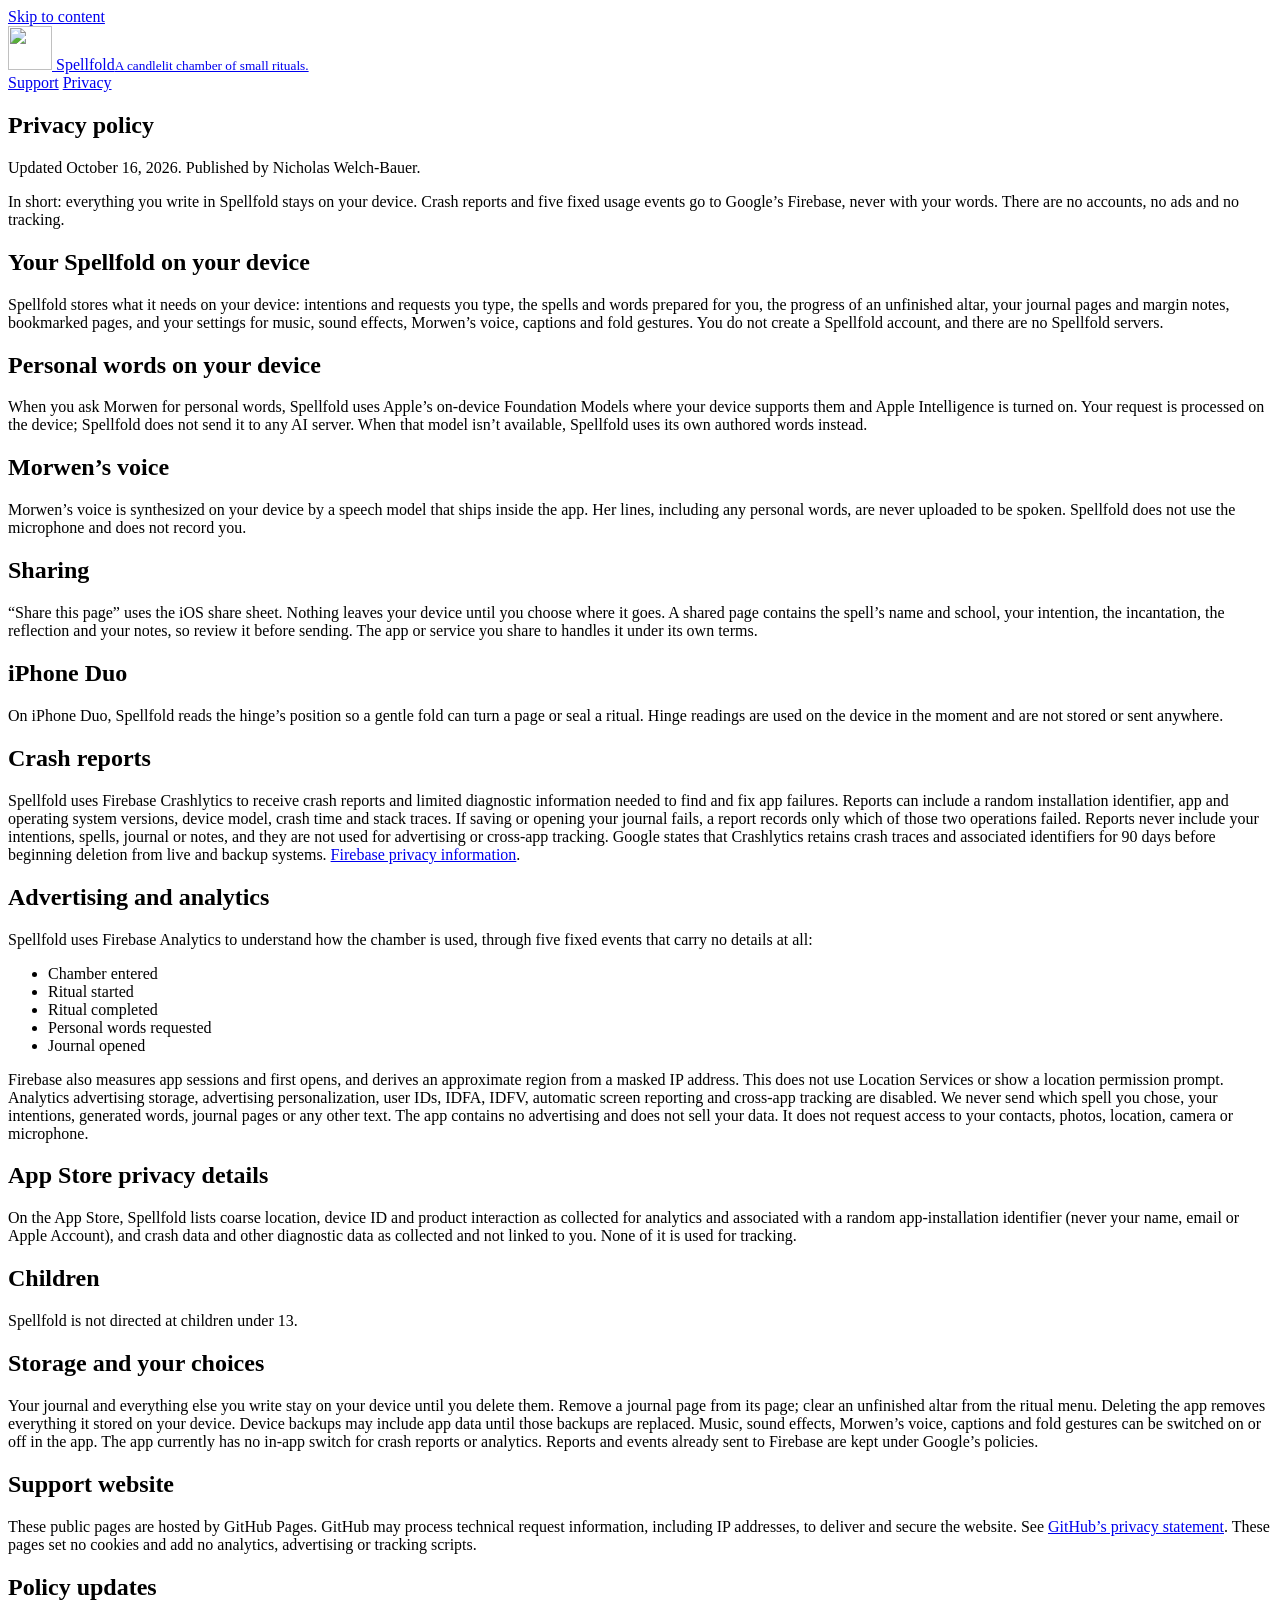
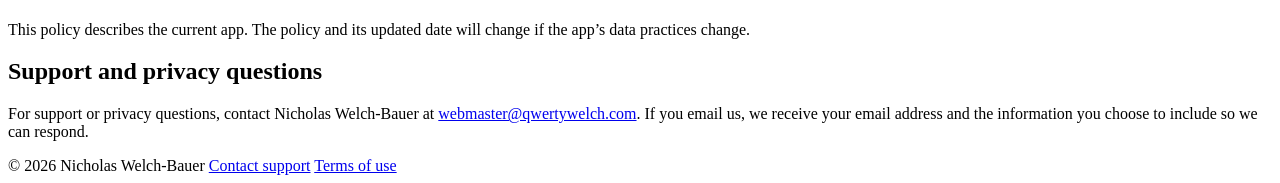
==== privacy/index.html @ a4fd62f9 "Spellfold support and privacy pages" ====
<!DOCTYPE html>
<html lang="en">
<head>
  <meta charset="utf-8">
  <meta name="viewport" content="width=device-width, initial-scale=1">
  <meta name="color-scheme" content="light dark">
  <title>Privacy policy · Spellfold</title>
  <meta name="description" content="How Spellfold handles your data. Your intentions, spells and journal stay on your device; crash reports and five fixed usage events go to Firebase. No accounts, no ads, no tracking.">
  <link rel="canonical" href="https://nw-b.github.io/spellfold-support/privacy/">
  <link rel="stylesheet" href="/spellfold-support/style.css">
  <link rel="icon" type="image/png" href="/spellfold-support/icon.png">
  <link rel="apple-touch-icon" href="/spellfold-support/icon.png">
</head>
<body>
  <a class="skip" href="#content">Skip to content</a>
  <header>
    <a class="brand" href="/spellfold-support/">
      <img src="/spellfold-support/icon.png" width="44" height="44" alt="">
      <span>Spellfold<small>A candlelit chamber of small rituals.</small></span>
    </a>
    <nav aria-label="Main navigation">
      <a href="/spellfold-support/">Support</a>
      <a href="/spellfold-support/privacy/" aria-current="page">Privacy</a>
    </nav>
  </header>

  <main id="content">
    <article class="policy">
      <h1>Privacy policy</h1>
      <p class="updated">Updated October 16, 2026. Published by <span class="nowrap">Nicholas Welch-Bauer</span>.</p>
      <p class="lead">In short: everything you write in Spellfold stays on your device. Crash reports and five fixed usage events go to Google’s Firebase, never with your words. There are no accounts, no ads and no tracking.</p>

      <h2>Your Spellfold on your device</h2>
      <p>Spellfold stores what it needs on your device: intentions and requests you type, the spells and words prepared for you, the progress of an unfinished altar, your journal pages and margin notes, bookmarked pages, and your settings for music, sound effects, Morwen’s voice, captions and fold gestures. You do not create a Spellfold account, and there are no Spellfold servers.</p>

      <h2>Personal words on your device</h2>
      <p>When you ask Morwen for personal words, Spellfold uses Apple’s on-device Foundation Models where your device supports them and Apple Intelligence is turned on. Your request is processed on the device; Spellfold does not send it to any AI server. When that model isn’t available, Spellfold uses its own authored words instead.</p>

      <h2>Morwen’s voice</h2>
      <p>Morwen’s voice is synthesized on your device by a speech model that ships inside the app. Her lines, including any personal words, are never uploaded to be spoken. Spellfold does not use the microphone and does not record you.</p>

      <h2>Sharing</h2>
      <p>“Share this page” uses the iOS share sheet. Nothing leaves your device until you choose where it goes. A shared page contains the spell’s name and school, your intention, the incantation, the reflection and your notes, so review it before sending. The app or service you share to handles it under its own terms.</p>

      <h2>iPhone Duo</h2>
      <p>On iPhone Duo, Spellfold reads the hinge’s position so a gentle fold can turn a page or seal a ritual. Hinge readings are used on the device in the moment and are not stored or sent anywhere.</p>

      <h2>Crash reports</h2>
      <p>Spellfold uses Firebase Crashlytics to receive crash reports and limited diagnostic information needed to find and fix app failures. Reports can include a random installation identifier, app and operating system versions, device model, crash time and stack traces. If saving or opening your journal fails, a report records only which of those two operations failed. Reports never include your intentions, spells, journal or notes, and they are not used for advertising or cross-app tracking. Google states that Crashlytics retains crash traces and associated identifiers for 90 days before beginning deletion from live and backup systems. <a href="https://firebase.google.com/support/privacy">Firebase privacy information</a>.</p>

      <h2>Advertising and analytics</h2>
      <p>Spellfold uses Firebase Analytics to understand how the chamber is used, through five fixed events that carry no details at all:</p>
      <ul>
        <li>Chamber entered</li>
        <li>Ritual started</li>
        <li>Ritual completed</li>
        <li>Personal words requested</li>
        <li>Journal opened</li>
      </ul>
      <p>Firebase also measures app sessions and first opens, and derives an approximate region from a masked IP address. This does not use Location Services or show a location permission prompt. Analytics advertising storage, advertising personalization, user IDs, IDFA, IDFV, automatic screen reporting and cross-app tracking are disabled. We never send which spell you chose, your intentions, generated words, journal pages or any other text. The app contains no advertising and does not sell your data. It does not request access to your contacts, photos, location, camera or microphone.</p>

      <h2>App Store privacy details</h2>
      <p>On the App Store, Spellfold lists coarse location, device ID and product interaction as collected for analytics and associated with a random app-installation identifier (never your name, email or Apple Account), and crash data and other diagnostic data as collected and not linked to you. None of it is used for tracking.</p>

      <h2>Children</h2>
      <p>Spellfold is not directed at children under 13.</p>

      <h2>Storage and your choices</h2>
      <p>Your journal and everything else you write stay on your device until you delete them. Remove a journal page from its page; clear an unfinished altar from the ritual menu. Deleting the app removes everything it stored on your device. Device backups may include app data until those backups are replaced. Music, sound effects, Morwen’s voice, captions and fold gestures can be switched on or off in the app. The app currently has no in-app switch for crash reports or analytics. Reports and events already sent to Firebase are kept under Google’s policies.</p>

      <h2>Support website</h2>
      <p>These public pages are hosted by GitHub Pages. GitHub may process technical request information, including IP addresses, to deliver and secure the website. See <a href="https://docs.github.com/en/site-policy/privacy-policies/github-general-privacy-statement">GitHub’s privacy statement</a>. These pages set no cookies and add no analytics, advertising or tracking scripts.</p>

      <h2>Policy updates</h2>
      <p>This policy describes the current app. The policy and its updated date will change if the app’s data practices change.</p>

      <h2>Support and privacy questions</h2>
      <p>For support or privacy questions, contact Nicholas Welch-Bauer at <a href="mailto:webmaster@qwertywelch.com">webmaster@qwertywelch.com</a>. If you email us, we receive your email address and the information you choose to include so we can respond.</p>
    </article>
  </main>

  <footer>
    <span>© 2026 Nicholas Welch-Bauer</span>
    <a href="mailto:webmaster@qwertywelch.com?subject=Spellfold%20support">Contact support</a>
    <a href="https://www.apple.com/legal/internet-services/itunes/dev/stdeula/">Terms of use</a>
  </footer>
</body>
</html>
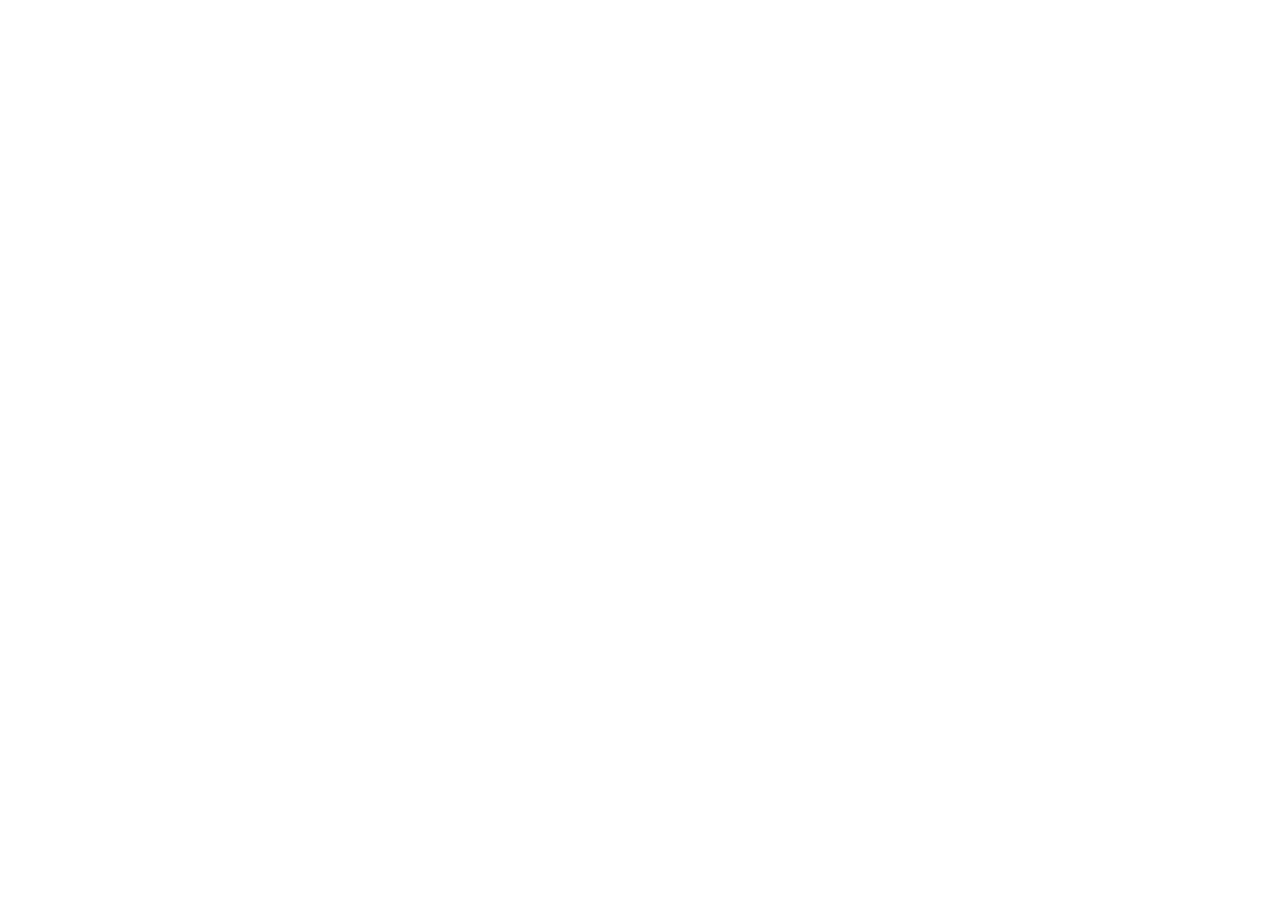
==== commit 92b9d394: "Redirect to the new home on nshortn.com These pages now live on Cloudflare at <app>.nshortn.com; eac" ====
--- a/privacy/index.html
+++ b/privacy/index.html
@@ -3,86 +3,13 @@
 <head>
   <meta charset="utf-8">
   <meta name="viewport" content="width=device-width, initial-scale=1">
-  <meta name="color-scheme" content="light dark">
-  <title>Privacy policy · Spellfold</title>
-  <meta name="description" content="How Spellfold handles your data. Your intentions, spells and journal stay on your device; crash reports and five fixed usage events go to Firebase. No accounts, no ads, no tracking.">
-  <link rel="canonical" href="https://nw-b.github.io/spellfold-support/privacy/">
-  <link rel="stylesheet" href="/spellfold-support/style.css">
-  <link rel="icon" type="image/png" href="/spellfold-support/icon.png">
-  <link rel="apple-touch-icon" href="/spellfold-support/icon.png">
+  <title>This page has moved</title>
+  <meta http-equiv="refresh" content="0; url=https://spellfold.nshortn.com/privacy/">
+  <link rel="canonical" href="https://spellfold.nshortn.com/privacy/">
+  <meta name="robots" content="noindex">
+  <style>body{font:1.0625rem/1.6 system-ui,-apple-system,sans-serif;margin:0;padding:3rem 16px;max-width:36rem;margin-inline:auto}@media (prefers-color-scheme:dark){body{background:#16151b;color:#f1ede4}a{color:#f0b48c}}</style>
 </head>
 <body>
-  <a class="skip" href="#content">Skip to content</a>
-  <header>
-    <a class="brand" href="/spellfold-support/">
-      <img src="/spellfold-support/icon.png" width="44" height="44" alt="">
-      <span>Spellfold<small>A candlelit chamber of small rituals.</small></span>
-    </a>
-    <nav aria-label="Main navigation">
-      <a href="/spellfold-support/">Support</a>
-      <a href="/spellfold-support/privacy/" aria-current="page">Privacy</a>
-    </nav>
-  </header>
-
-  <main id="content">
-    <article class="policy">
-      <h1>Privacy policy</h1>
-      <p class="updated">Updated October 16, 2026. Published by <span class="nowrap">Nicholas Welch-Bauer</span>.</p>
-      <p class="lead">In short: everything you write in Spellfold stays on your device. Crash reports and five fixed usage events go to Google’s Firebase, never with your words. There are no accounts, no ads and no tracking.</p>
-
-      <h2>Your Spellfold on your device</h2>
-      <p>Spellfold stores what it needs on your device: intentions and requests you type, the spells and words prepared for you, the progress of an unfinished altar, your journal pages and margin notes, bookmarked pages, and your settings for music, sound effects, Morwen’s voice, captions and fold gestures. You do not create a Spellfold account, and there are no Spellfold servers.</p>
-
-      <h2>Personal words on your device</h2>
-      <p>When you ask Morwen for personal words, Spellfold uses Apple’s on-device Foundation Models where your device supports them and Apple Intelligence is turned on. Your request is processed on the device; Spellfold does not send it to any AI server. When that model isn’t available, Spellfold uses its own authored words instead.</p>
-
-      <h2>Morwen’s voice</h2>
-      <p>Morwen’s voice is synthesized on your device by a speech model that ships inside the app. Her lines, including any personal words, are never uploaded to be spoken. Spellfold does not use the microphone and does not record you.</p>
-
-      <h2>Sharing</h2>
-      <p>“Share this page” uses the iOS share sheet. Nothing leaves your device until you choose where it goes. A shared page contains the spell’s name and school, your intention, the incantation, the reflection and your notes, so review it before sending. The app or service you share to handles it under its own terms.</p>
-
-      <h2>iPhone Duo</h2>
-      <p>On iPhone Duo, Spellfold reads the hinge’s position so a gentle fold can turn a page or seal a ritual. Hinge readings are used on the device in the moment and are not stored or sent anywhere.</p>
-
-      <h2>Crash reports</h2>
-      <p>Spellfold uses Firebase Crashlytics to receive crash reports and limited diagnostic information needed to find and fix app failures. Reports can include a random installation identifier, app and operating system versions, device model, crash time and stack traces. If saving or opening your journal fails, a report records only which of those two operations failed. Reports never include your intentions, spells, journal or notes, and they are not used for advertising or cross-app tracking. Google states that Crashlytics retains crash traces and associated identifiers for 90 days before beginning deletion from live and backup systems. <a href="https://firebase.google.com/support/privacy">Firebase privacy information</a>.</p>
-
-      <h2>Advertising and analytics</h2>
-      <p>Spellfold uses Firebase Analytics to understand how the chamber is used, through five fixed events that carry no details at all:</p>
-      <ul>
-        <li>Chamber entered</li>
-        <li>Ritual started</li>
-        <li>Ritual completed</li>
-        <li>Personal words requested</li>
-        <li>Journal opened</li>
-      </ul>
-      <p>Firebase also measures app sessions and first opens, and derives an approximate region from a masked IP address. This does not use Location Services or show a location permission prompt. Analytics advertising storage, advertising personalization, user IDs, IDFA, IDFV, automatic screen reporting and cross-app tracking are disabled. We never send which spell you chose, your intentions, generated words, journal pages or any other text. The app contains no advertising and does not sell your data. It does not request access to your contacts, photos, location, camera or microphone.</p>
-
-      <h2>App Store privacy details</h2>
-      <p>On the App Store, Spellfold lists coarse location, device ID and product interaction as collected for analytics and associated with a random app-installation identifier (never your name, email or Apple Account), and crash data and other diagnostic data as collected and not linked to you. None of it is used for tracking.</p>
-
-      <h2>Children</h2>
-      <p>Spellfold is not directed at children under 13.</p>
-
-      <h2>Storage and your choices</h2>
-      <p>Your journal and everything else you write stay on your device until you delete them. Remove a journal page from its page; clear an unfinished altar from the ritual menu. Deleting the app removes everything it stored on your device. Device backups may include app data until those backups are replaced. Music, sound effects, Morwen’s voice, captions and fold gestures can be switched on or off in the app. The app currently has no in-app switch for crash reports or analytics. Reports and events already sent to Firebase are kept under Google’s policies.</p>
-
-      <h2>Support website</h2>
-      <p>These public pages are hosted by GitHub Pages. GitHub may process technical request information, including IP addresses, to deliver and secure the website. See <a href="https://docs.github.com/en/site-policy/privacy-policies/github-general-privacy-statement">GitHub’s privacy statement</a>. These pages set no cookies and add no analytics, advertising or tracking scripts.</p>
-
-      <h2>Policy updates</h2>
-      <p>This policy describes the current app. The policy and its updated date will change if the app’s data practices change.</p>
-
-      <h2>Support and privacy questions</h2>
-      <p>For support or privacy questions, contact Nicholas Welch-Bauer at <a href="mailto:webmaster@qwertywelch.com">webmaster@qwertywelch.com</a>. If you email us, we receive your email address and the information you choose to include so we can respond.</p>
-    </article>
-  </main>
-
-  <footer>
-    <span>© 2026 Nicholas Welch-Bauer</span>
-    <a href="mailto:webmaster@qwertywelch.com?subject=Spellfold%20support">Contact support</a>
-    <a href="https://www.apple.com/legal/internet-services/itunes/dev/stdeula/">Terms of use</a>
-  </footer>
+  <p>This page has moved to <a href="https://spellfold.nshortn.com/privacy/">spellfold.nshortn.com/privacy</a>.</p>
 </body>
 </html>
